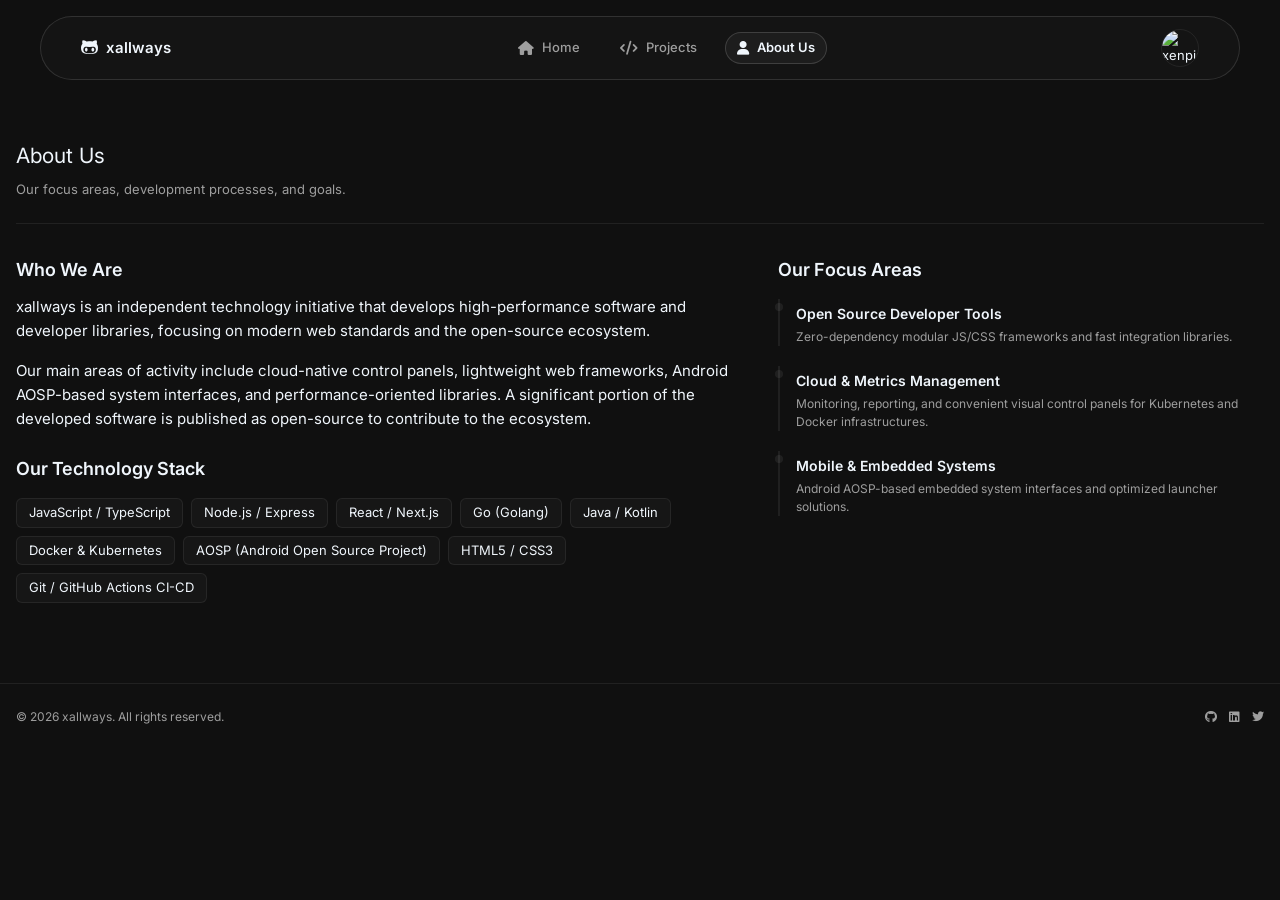
==== about.html @ e663c0c9 "initial commit" ====
<!DOCTYPE html>
<html lang="en">
<head>
  <meta charset="UTF-8">
  <meta name="viewport" content="width=device-width, initial-scale=1.0">
  <title>About Us | xallways</title>
  <meta name="description" content="Information about xallways software studio, focused technologies, and fields of activity.">
  <link rel="stylesheet" href="styles.css">
  <link rel="stylesheet" href="https://cdnjs.cloudflare.com/ajax/libs/font-awesome/6.4.0/css/all.min.css">
</head>
<body>

  <!-- Navigation Header -->
  <header>
    <div class="container header-container">
      <div class="logo-wrap">
        <a href="index.html" class="logo">
          <i class="fa-brands fa-github-alt"></i> xallways
        </a>
      </div>
      
      <nav id="nav-menu">
        <a href="index.html" class="nav-link"><i class="fa-solid fa-house"></i> <span>Home</span></a>
        <a href="projects.html" class="nav-link"><i class="fa-solid fa-code"></i> <span>Projects</span></a>
        <a href="about.html" class="nav-link active"><i class="fa-solid fa-user"></i> <span>About Us</span></a>
      </nav>

      <div class="header-actions">
        <div class="profile-dropdown-wrap">
          <img src="https://github.com/xenpian.png" alt="xenpian" class="profile-avatar" id="profile-avatar-btn">
          <div class="profile-dropdown" id="profile-dropdown-menu">
            <a href="https://github.com/xenpian" target="_blank"><i class="fa-brands fa-github"></i> GitHub Profile</a>
            <a href="projects.html"><i class="fa-solid fa-code"></i> Repositories</a>
          </div>
        </div>
        <button class="menu-toggle-btn" id="menu-toggle-btn" aria-label="Toggle Menu">
          <i class="fa-solid fa-bars"></i>
        </button>
      </div>
    </div>
  </header>

  <!-- Main Content -->
  <main class="container">
    
    <div class="page-header">
      <h1 class="page-title">About Us</h1>
      <p class="page-subtitle">Our focus areas, development processes, and goals.</p>
    </div>

    <!-- About Content Layout -->
    <section class="about-grid">
      <div>
        <h2 style="font-size: 18px; font-weight: 600; margin-bottom: 12px; color: var(--text-main);">Who We Are</h2>
        <p class="bio-p">
          xallways is an independent technology initiative that develops high-performance software and developer libraries, focusing on modern web standards and the open-source ecosystem.
        </p>
        <p class="bio-p">
          Our main areas of activity include cloud-native control panels, lightweight web frameworks, Android AOSP-based system interfaces, and performance-oriented libraries. A significant portion of the developed software is published as open-source to contribute to the ecosystem.
        </p>
        
        <h2 style="font-size: 18px; font-weight: 600; margin-top: 24px; margin-bottom: 12px; color: var(--text-main);">Our Technology Stack</h2>
        <div class="skills-list">
          <span class="skill-tag">JavaScript / TypeScript</span>
          <span class="skill-tag">Node.js / Express</span>
          <span class="skill-tag">React / Next.js</span>
          <span class="skill-tag">Go (Golang)</span>
          <span class="skill-tag">Java / Kotlin</span>
          <span class="skill-tag">Docker & Kubernetes</span>
          <span class="skill-tag">AOSP (Android Open Source Project)</span>
          <span class="skill-tag">HTML5 / CSS3</span>
          <span class="skill-tag">Git / GitHub Actions CI-CD</span>
        </div>
      </div>

      <div>
        <h2 style="font-size: 18px; font-weight: 600; margin-bottom: 16px; color: var(--text-main);">Our Focus Areas</h2>
        <div class="timeline">
          <div class="timeline-item">
            <div class="timeline-title">Open Source Developer Tools</div>
            <div class="timeline-company">Zero-dependency modular JS/CSS frameworks and fast integration libraries.</div>
          </div>
          
          <div class="timeline-item">
            <div class="timeline-title">Cloud & Metrics Management</div>
            <div class="timeline-company">Monitoring, reporting, and convenient visual control panels for Kubernetes and Docker infrastructures.</div>
          </div>
          
          <div class="timeline-item">
            <div class="timeline-title">Mobile & Embedded Systems</div>
            <div class="timeline-company">Android AOSP-based embedded system interfaces and optimized launcher solutions.</div>
          </div>
        </div>
      </div>
    </section>

  </main>

  <div id="toast" class="toast">Information saved.</div>

  <!-- Footer -->
  <footer>
    <div class="container footer-container">
      <div>
        &copy; 2026 xallways. All rights reserved.
      </div>
      <div class="social-links">
        <a href="https://github.com" target="_blank" class="social-link"><i class="fa-brands fa-github"></i></a>
        <a href="https://linkedin.com" target="_blank" class="social-link"><i class="fa-brands fa-linkedin"></i></a>
        <a href="https://twitter.com" target="_blank" class="social-link"><i class="fa-brands fa-twitter"></i></a>
      </div>
    </div>
  </footer>

  <!-- Scripts -->
  <script src="projects-data.js"></script>
  <script src="app.js"></script>

</body>
</html>
---- styles.css ----
/* Fonts */
@import url('https://fonts.googleapis.com/css2?family=Inter:wght@300;400;500;600;700&display=swap');

/* Variables */
:root {
  --bg-main: #101010;
  --bg-secondary: #161616;
  --bg-card: #161616;
  --bg-btn: #222222;
  --bg-btn-hover: #2d2d2d;
  --accent: #ffffff;
  --text-main: #f0f6fc;
  --text-muted: #9e9e9e;
  --text-dark: #101010;
  --border-color: rgba(255, 255, 255, 0.07);
  --border-hover: rgba(255, 255, 255, 0.2);
  --font-main: 'Inter', -apple-system, BlinkMacSystemFont, "Segoe UI", Helvetica, Arial, sans-serif;
  --border-radius: 6px;
  --transition: all 0.15s ease;
}

/* Reset & Base */
* {
  margin: 0;
  padding: 0;
  box-sizing: border-box;
}

body {
  background-color: var(--bg-main);
  color: var(--text-main);
  font-family: var(--font-main);
  font-size: 13px;
  line-height: 1.5;
  padding-top: 100px;
}

a {
  color: #b6b6b6;
  text-decoration: none;
}

a:hover {
  text-decoration: underline;
}

/* Scrollbar & Smooth Scroll */
html {
  scroll-behavior: smooth;
  scrollbar-color: #222222 #101010;
  scrollbar-width: thin;
}

::-webkit-scrollbar {
  width: 8px;
  height: 8px;
}

::-webkit-scrollbar-track {
  background: var(--bg-main);
}

::-webkit-scrollbar-thumb {
  background: #222222;
  border-radius: 4px;
  border: 2px solid var(--bg-main);
}

::-webkit-scrollbar-thumb:hover {
  background: #333333;
}

::-webkit-scrollbar-thumb:active {
  background: #444444;
}

/* Layout Container */
.container {
  max-width: 1430px;
  /* Expanded Width */
  margin: 0 auto;
  padding: 0 16px;
}

/* Navigation Header */
header {
  position: fixed;
  top: 16px;
  left: 50%;
  transform: translate(-50%, 0);
  width: calc(100% - 32px);
  max-width: 1200px;
  background-color: rgba(22, 22, 22, 0.95);
  backdrop-filter: blur(12px);
  -webkit-backdrop-filter: blur(12px);
  border: 1px solid rgba(255, 255, 255, 0.12);
  border-radius: 32px;
  padding: 12px 24px;
  z-index: 100;
  transition: top 0.4s cubic-bezier(0.16, 1, 0.3, 1),
    left 0.4s cubic-bezier(0.16, 1, 0.3, 1),
    transform 0.4s cubic-bezier(0.16, 1, 0.3, 1),
    width 0.4s cubic-bezier(0.16, 1, 0.3, 1),
    max-width 0.4s cubic-bezier(0.16, 1, 0.3, 1),
    padding 0.4s cubic-bezier(0.16, 1, 0.3, 1),
    border-radius 0.4s cubic-bezier(0.16, 1, 0.3, 1),
    background-color 0.4s ease,
    border-color 0.4s ease,
    box-shadow 0.4s ease;
}

.header-container {
  display: flex;
  justify-content: space-between;
  align-items: center;
  flex-wrap: wrap;
  gap: 16px;
  transition: flex-direction 0.4s cubic-bezier(0.16, 1, 0.3, 1),
    gap 0.4s cubic-bezier(0.16, 1, 0.3, 1),
    padding 0.4s cubic-bezier(0.16, 1, 0.3, 1);
}

.logo-wrap {
  display: flex;
  align-items: center;
  gap: 12px;
  transition: opacity 0.3s ease, transform 0.3s ease, visibility 0.3s ease, width 0.3s ease, height 0.3s ease, margin 0.3s ease;
}

.logo {
  font-weight: 600;
  font-size: 15px;
  color: var(--text-main);
  display: flex;
  align-items: center;
  gap: 8px;
  text-decoration: none;
}

.logo i {
  font-size: 18px;
}

nav {
  display: flex;
  gap: 8px;
  align-items: center;
  transition: flex-direction 0.4s cubic-bezier(0.16, 1, 0.3, 1),
    gap 0.4s cubic-bezier(0.16, 1, 0.3, 1);
}

.nav-link {
  color: var(--text-muted);
  font-weight: 500;
  font-size: 13px;
  padding: 5px 11px;
  /* adjusted slightly to account for the 1px border */
  margin: 0 4px;
  border-radius: 32px;
  display: inline-flex;
  align-items: center;
  gap: 8px;
  border: 1px solid transparent;
  transition: all 0.3s cubic-bezier(0.16, 1, 0.3, 1);
  text-decoration: none;
}

.nav-link:hover {
  color: var(--text-main);
  background-color: transparent;
  border-color: rgba(255, 255, 255, 0.1);
  text-decoration: none;
}

.nav-link.active {
  color: var(--text-main);
  background-color: rgb(255 255 255 / 4%);
  border-color: rgba(255, 255, 255, 0.15);
  font-weight: 600;
}

.nav-link span {
  max-width: 150px;
  opacity: 1;
  display: inline-block;
  overflow: hidden;
  white-space: nowrap;
  transition: max-width 0.3s cubic-bezier(0.16, 1, 0.3, 1),
    opacity 0.2s cubic-bezier(0.16, 1, 0.3, 1),
    margin 0.3s cubic-bezier(0.16, 1, 0.3, 1);
}

.nav-link i {
  font-size: 14px;
  transition: font-size 0.3s ease;
}

.header-actions {
  display: flex;
  align-items: center;
  gap: 12px;
  transition: opacity 0.3s ease, transform 0.3s ease, visibility 0.3s ease, width 0.3s ease, height 0.3s ease, margin 0.3s ease;
}

.menu-toggle-btn {
  display: none;
  background: none;
  border: none;
  color: var(--text-main);
  font-size: 16px;
  cursor: pointer;
  transition: var(--transition);
  padding: 6px;
  align-items: center;
  justify-content: center;
}

.menu-toggle-btn:hover {
  color: var(--text-muted);
}

/* Scrolled Capsule Header State */
body.scrolled header {
  position: fixed;
  background-color: rgba(22, 22, 22, 0.95);
  border-color: rgba(255, 255, 255, 0.12);
  border-radius: 28px;
  z-index: 100;
  transition: top 0.4s cubic-bezier(0.16, 1, 0.3, 1),
    left 0.4s cubic-bezier(0.16, 1, 0.3, 1),
    bottom 0.4s cubic-bezier(0.16, 1, 0.3, 1),
    right 0.4s cubic-bezier(0.16, 1, 0.3, 1),
    transform 0.4s cubic-bezier(0.16, 1, 0.3, 1),
    width 0.4s cubic-bezier(0.16, 1, 0.3, 1),
    height 0.4s cubic-bezier(0.16, 1, 0.3, 1),
    max-width 0.4s cubic-bezier(0.16, 1, 0.3, 1),
    padding 0.4s cubic-bezier(0.16, 1, 0.3, 1),
    border-radius 0.4s cubic-bezier(0.16, 1, 0.3, 1),
    background-color 0.4s ease,
    border-color 0.4s ease,
    box-shadow 0.4s ease;
}

body.scrolled .header-container {
  flex-wrap: nowrap;
}

/* Snap Right (Default) */
body.scrolled header.snap-right {
  top: 50%;
  left: calc(100% - 52px);
  transform: translate(-50%, -50%);
  width: 56px;
  max-width: 56px;
  padding: 16px 0;
}

/* Snap Left */
body.scrolled header.snap-left {
  top: 50%;
  left: 52px;
  transform: translate(-50%, -50%);
  width: 56px;
  max-width: 56px;
  padding: 16px 0;
}

/* Snap Top */
body.scrolled header.snap-top {
  top: 24px;
  left: 50%;
  transform: translate(-50%, 0);
  width: auto;
  height: 56px;
  max-width: fit-content;
  padding: 8px 24px;
}

/* Snap Bottom */
body.scrolled header.snap-bottom {
  top: auto;
  bottom: 24px;
  left: 50%;
  transform: translate(-50%, 0);
  width: auto;
  height: 56px;
  max-width: fit-content;
  padding: 8px 24px;
}

body.scrolled .logo-wrap {
  opacity: 0;
  visibility: hidden;
  width: 0;
  height: 0;
  overflow: hidden;
  margin: 0;
  padding: 0;
  transform: scale(0.5);
}

body.scrolled .header-actions {
  opacity: 1;
  visibility: visible;
  width: auto;
  height: auto;
  overflow: visible;
  transform: none;
  display: flex;
  justify-content: center;
  align-items: center;
}

/* Header Action Layout for Snap Directions */
body.scrolled header.snap-left .header-actions,
body.scrolled header.snap-right .header-actions {
  flex-direction: column;
  margin: 8px 0 0 0;
  padding: 8px 0 0 0;
  border-top: 1px solid var(--border-color);
  border-left: none;
}

body.scrolled header.snap-top .header-actions,
body.scrolled header.snap-bottom .header-actions {
  flex-direction: row;
  margin: 0 0 0 8px;
  padding: 0 0 0 8px;
  border-left: 1px solid var(--border-color);
  border-top: none;
}

body.scrolled .menu-toggle-btn {
  display: none !important;
}

body.scrolled .profile-avatar {
  width: 32px;
  height: 32px;
}

/* Profile Dropdown snap orientations */
body.scrolled header.snap-right .profile-dropdown {
  right: calc(100% + 12px);
  left: auto;
  top: auto;
  bottom: 0;
}

body.scrolled header.snap-left .profile-dropdown {
  left: calc(100% + 12px);
  right: auto;
  top: auto;
  bottom: 0;
}

body.scrolled header.snap-top .profile-dropdown {
  top: calc(100% + 12px);
  bottom: auto;
  right: 0;
  left: auto;
}

body.scrolled header.snap-bottom .profile-dropdown {
  bottom: calc(100% + 12px);
  top: auto;
  right: 0;
  left: auto;
}

/* Header container orientations */
body.scrolled header.snap-left .header-container,
body.scrolled header.snap-right .header-container {
  flex-direction: column;
  justify-content: center;
  align-items: center;
  gap: 0;
  padding: 0;
}

body.scrolled header.snap-top .header-container,
body.scrolled header.snap-bottom .header-container {
  flex-direction: row;
  justify-content: center;
  align-items: center;
  gap: 16px;
  padding: 0;
}

/* Nav container orientations */
body.scrolled header.snap-left nav,
body.scrolled header.snap-right nav {
  flex-direction: column;
  gap: 16px;
  width: 100%;
  align-items: center;
}

body.scrolled header.snap-top nav,
body.scrolled header.snap-bottom nav {
  flex-direction: row;
  gap: 16px;
  width: auto;
  align-items: center;
}

/* Nav Link scrolled shape styling */
body.scrolled .nav-link {
  padding: 10px;
  width: 40px;
  height: 40px;
  border-radius: 50%;
  justify-content: center;
  gap: 0;
}

body.scrolled header.snap-left .nav-link,
body.scrolled header.snap-right .nav-link {
  margin: 4px 0;
}

body.scrolled header.snap-top .nav-link,
body.scrolled header.snap-bottom .nav-link {
  margin: 0 4px;
}

body.scrolled .nav-link.active {
  background-color: rgba(255, 255, 255, 0.08);
  border-color: rgba(255, 255, 255, 0.15);
}

body.scrolled .nav-link span {
  max-width: 0;
  opacity: 0;
  margin: 0;
}

body.scrolled .nav-link i {
  font-size: 16px;
}

/* Common GitHub-Style Buttons */
.btn {
  display: inline-flex;
  align-items: center;
  justify-content: center;
  padding: 5px 12px;
  font-size: 11px;
  font-weight: 500;
  border-radius: var(--border-radius);
  cursor: pointer;
  border: 1px solid rgba(240, 246, 252, 0.1);
  transition: var(--transition);
  text-decoration: none;
  gap: 6px;
  user-select: none;
}

.btn-secondary {
  background-color: var(--bg-btn);
  color: var(--text-main);
}

.btn-secondary:hover {
  background-color: var(--bg-btn-hover);
  border-color: #8b949e;
  text-decoration: none;
}

.btn-primary {
  background-color: #1a1a1a;
  color: #ffffff;
  border-color: #ffffff;
  font-weight: 600;
}

.btn-primary:hover {
  background-color: rgba(255, 255, 255, 0.08);
  border-color: #ffffff;
  text-decoration: none;
}

/* Page Layout */
.page-header {
  padding: 40px 0 24px 0;
  border-bottom: 1px solid var(--border-color);
  margin-bottom: 32px;
}

.page-title {
  font-size: 21px;
  font-weight: 400;
  color: var(--text-main);
}

.page-subtitle {
  color: var(--text-muted);
  font-size: 13px;
  margin-top: 8px;
}

/* Home Section */
.home-hero {
  padding: 80px 0;
  text-align: center;
  max-width: 650px;
  margin: 0 auto;
  scroll-margin-top: 120px;
}

.home-hero h1 {
  font-size: 30px;
  font-weight: 700;
  margin-bottom: 16px;
  line-height: 1.2;
}

.home-hero p {
  color: var(--text-muted);
  font-size: 14px;
  margin-bottom: 32px;
  line-height: 1.6;
}

.recent-projects-header {
  display: flex;
  justify-content: space-between;
  align-items: center;
  margin-bottom: 16px;
  border-bottom: 1px solid var(--border-color);
  padding-bottom: 8px;
}

/* Projects Toolbar (Inspired by Google Open Source) */
.toolbar-wrap {
  display: flex;
  gap: 16px;
  margin-bottom: 24px;
  align-items: center;
  flex-wrap: wrap;
}

.search-container {
  position: relative;
  flex: 1;
  min-width: 250px;
}

.search-input {
  width: 100%;
  background-color: var(--bg-main);
  border: 1px solid var(--border-color);
  color: var(--text-main);
  padding: 8px 12px 8px 36px;
  border-radius: var(--border-radius);
  font-size: 14px;
  transition: var(--transition);
}

.search-input:focus {
  outline: none;
  border-color: #58a6ff;
  box-shadow: 0 0 0 3px rgba(56, 139, 253, 0.3);
}

.search-container i {
  position: absolute;
  left: 12px;
  top: 50%;
  transform: translateY(-50%);
  color: var(--text-muted);
}

.tag-filters {
  display: flex;
  gap: 6px;
  flex-wrap: wrap;
}

.tag-btn {
  background: transparent;
  border: 1px solid var(--border-color);
  color: var(--text-muted);
  padding: 4px 10px;
  border-radius: 12px;
  font-size: 12px;
  cursor: pointer;
  transition: var(--transition);
}

.tag-btn:hover {
  border-color: var(--text-muted);
  color: var(--text-main);
}

.tag-btn.active {
  background-color: var(--accent);
  color: var(--text-dark);
  border-color: var(--accent);
}

/* GitHub-Style Repository Grid */
.repo-grid {
  display: grid;
  grid-template-columns: 1fr 1fr;
  gap: 16px;
  margin-bottom: 48px;
}

.repo-card {
  border-radius: var(--border-radius);
  padding: 16px;
  display: flex;
  flex-direction: column;
  justify-content: space-between;
  position: relative;
  transition: var(--transition);
}

.repo-card:hover {
  border-color: var(--border-hover);
}

.repo-header {
  display: flex;
  justify-content: space-between;
  align-items: flex-start;
  margin-bottom: 8px;
}

.repo-title-wrap {
  display: flex;
  align-items: center;
  gap: 8px;
}

.repo-icon {
  color: var(--text-muted);
  font-size: 14px;
}

.repo-title {
  font-size: 16px;
  font-weight: 600;
  color: #ffffffab;
  cursor: pointer;
}

.repo-title:hover {
  text-decoration: underline;
}

.repo-desc {
  color: var(--text-muted);
  font-size: 12px;
  line-height: 1.6;
  margin-bottom: 16px;
  display: -webkit-box;
  -webkit-line-clamp: 2;
  -webkit-box-orient: vertical;
  overflow: hidden;
}

.repo-footer {
  display: flex;
  align-items: center;
  gap: 16px;
  font-size: 12px;
  color: var(--text-muted);
  flex-wrap: wrap;
}

.repo-lang {
  display: flex;
  align-items: center;
  gap: 5px;
}

.lang-dot {
  width: 12px;
  height: 12px;
  border-radius: 50%;
  display: inline-block;
}

.repo-tags {
  display: flex;
  gap: 4px;
  flex-wrap: wrap;
}

.repo-tag {
  background-color: rgba(56, 139, 253, 0.15);
  color: #58a6ff;
  padding: 2px 8px;
  border-radius: 2em;
  font-size: 11px;
  font-weight: 500;
  border: 1px solid transparent;
  display: inline-flex;
  align-items: center;
}

/* Action Buttons inside Card for Admin CRUD */
.repo-admin-actions {
  position: absolute;
  top: 12px;
  right: 12px;
  display: flex;
  gap: 6px;
}

.repo-action-btn {
  background-color: var(--bg-btn);
  border: 1px solid var(--border-color);
  color: var(--text-main);
  padding: 2px 6px;
  font-size: 11px;
  border-radius: var(--border-radius);
  cursor: pointer;
  transition: var(--transition);
}

.repo-action-btn:hover {
  background-color: var(--bg-btn-hover);
  border-color: var(--text-muted);
}

.repo-action-btn.delete:hover {
  background-color: #da3637;
  border-color: #f85149;
  color: white;
}

/* Modals & Detail Popups (Simple Flat Style) */
.modal-overlay {
  position: fixed;
  top: 0;
  left: 0;
  width: 100%;
  height: 100%;
  background: rgba(0, 0, 0, 0.7);
  z-index: 1000;
  display: flex;
  justify-content: center;
  align-items: center;
  opacity: 0;
  pointer-events: none;
  transition: var(--transition);
}

.modal-overlay.active {
  opacity: 1;
  pointer-events: all;
}

.modal-container {
  background-color: var(--bg-secondary);
  border: 1px solid var(--border-color);
  border-radius: var(--border-radius);
  max-width: 600px;
  width: 90%;
  max-height: 80vh;
  overflow-y: auto;
  padding: 24px;
  position: relative;
}

.modal-close {
  position: absolute;
  top: 16px;
  right: 16px;
  background: none;
  border: none;
  color: var(--text-muted);
  font-size: 20px;
  cursor: pointer;
}

.modal-close:hover {
  color: var(--text-main);
}

.modal-title {
  font-size: 20px;
  font-weight: 600;
  margin-bottom: 12px;
  color: #c2c2c2;
  display: flex;
  align-items: center;
  gap: 8px;
}

.modal-meta {
  display: flex;
  gap: 16px;
  color: var(--text-muted);
  font-size: 12px;
  margin-bottom: 16px;
  border-bottom: 1px solid var(--border-color);
  padding-bottom: 12px;
}

.modal-desc {
  font-size: 14px;
  line-height: 1.6;
  margin-bottom: 24px;
}

.modal-features {
  list-style: none;
  margin-bottom: 24px;
}

.modal-features li {
  margin-bottom: 8px;
  position: relative;
  padding-left: 20px;
}

.modal-features li::before {
  content: '▪';
  position: absolute;
  left: 0;
  color: var(--text-muted);
}

.modal-actions {
  display: flex;
  gap: 8px;
  border-top: 1px solid var(--border-color);
  padding-top: 16px;
}

/* Forms and Inputs (GitHub Inspired) */
.form-group {
  margin-bottom: 16px;
}

.form-label {
  display: block;
  font-weight: 500;
  margin-bottom: 6px;
}

.form-control {
  width: 100%;
  background-color: var(--bg-main);
  border: 1px solid var(--border-color);
  color: var(--text-main);
  padding: 6px 12px;
  border-radius: var(--border-radius);
  font-size: 14px;
  transition: var(--transition);
  font-family: var(--font-main);
}

.form-control:focus {
  outline: none;
  border-color: #58a6ff;
  box-shadow: 0 0 0 3px rgba(56, 139, 253, 0.3);
}

textarea.form-control {
  resize: vertical;
}

/* Sliding Manager Drawer (Flat) */
.manager-panel {
  position: fixed;
  top: 0;
  right: -450px;
  width: 100%;
  max-width: 450px;
  height: 100%;
  background-color: var(--bg-secondary);
  border-left: 1px solid var(--border-color);
  z-index: 1001;
  transition: var(--transition);
  display: flex;
  flex-direction: column;
}

.manager-panel.active {
  right: 0;
}

.manager-header {
  padding: 16px;
  border-bottom: 1px solid var(--border-color);
  display: flex;
  justify-content: space-between;
  align-items: center;
}

.manager-form {
  padding: 16px;
  overflow-y: auto;
  flex: 1;
}

.manager-footer {
  padding: 16px;
  border-top: 1px solid var(--border-color);
  display: flex;
  gap: 8px;
  background-color: var(--bg-secondary);
}

.manager-footer .btn {
  flex: 1;
}

/* About / Timeline (Flat & Simple) */
.bio-p {
  font-size: 15px;
  line-height: 1.6;
  margin-bottom: 16px;
}

.skills-list {
  display: flex;
  gap: 8px;
  flex-wrap: wrap;
  margin-top: 16px;
}

.skill-tag {
  background-color: var(--bg-secondary);
  border: 1px solid var(--border-color);
  padding: 4px 12px;
  border-radius: var(--border-radius);
  font-size: 13px;
}

.about-grid {
  display: grid;
  grid-template-columns: 1.2fr 0.8fr;
  gap: 32px;
}

.timeline {
  display: flex;
  flex-direction: column;
  gap: 20px;
}

.timeline-item {
  border-left: 2px solid var(--border-color);
  padding-left: 16px;
  position: relative;
}

.timeline-item::before {
  content: '';
  position: absolute;
  left: -5px;
  top: 4px;
  width: 8px;
  height: 8px;
  border-radius: 50%;
  background-color: var(--border-color);
}

.timeline-date {
  font-size: 12px;
  color: var(--text-muted);
}

.timeline-title {
  font-size: 14px;
  font-weight: 600;
  margin: 4px 0;
}

.timeline-company {
  font-size: 12px;
  color: var(--text-muted);
}

/* Toast (Simple notification banner) */
.toast {
  position: fixed;
  bottom: 20px;
  right: 20px;
  background-color: var(--bg-secondary);
  border: 1px solid var(--border-color);
  padding: 12px 24px;
  border-radius: var(--border-radius);
  box-shadow: 0 8px 24px rgba(0, 0, 0, 0.3);
  z-index: 2000;
  transform: translateY(100px);
  opacity: 0;
  transition: var(--transition);
}

.toast.show {
  transform: translateY(0);
  opacity: 1;
}

/* Footer */
footer {
  border-top: 1px solid var(--border-color);
  padding: 24px 0;
  margin-top: 80px;
}

.footer-container {
  display: flex;
  justify-content: space-between;
  align-items: center;
  flex-wrap: wrap;
  gap: 16px;
  font-size: 12px;
  color: var(--text-muted);
}

.social-links {
  display: flex;
  gap: 12px;
}

.social-link {
  color: var(--text-muted);
}

.social-link:hover {
  color: var(--text-main);
}

/* Responsive */
@media (max-width: 768px) {
  .repo-grid {
    grid-template-columns: 1fr;
    margin-bottom: 24px;
  }

  .about-grid {
    grid-template-columns: 1fr;
    gap: 20px;
  }

  .header-container {
    flex-direction: row;
    justify-content: space-between;
    align-items: center;
  }

  .menu-toggle-btn {
    display: inline-flex;
  }

  nav {
    display: none;
    width: 100%;
    flex-direction: column;
    align-items: stretch;
    gap: 4px;
    margin-top: 12px;
    padding-top: 12px;
    border-top: 1px solid var(--border-color);
    order: 3;
  }

  nav.active {
    display: flex;
  }

  .nav-link {
    display: flex;
    align-items: center;
    gap: 8px;
    padding: 8px 12px;
    margin: 0;
    border-bottom: none;
    border-left: 2px solid transparent;
    border-radius: var(--border-radius);
  }

  .nav-link:hover {
    background-color: rgba(255, 255, 255, 0.04);
  }

  .nav-link.active {
    background-color: rgba(255, 255, 255, 0.08);
    border-color: rgba(255, 255, 255, 0.15);
  }

  /* Mobile scrolled overrides */
  body.scrolled header {
    left: calc(100% - 36px);
    width: 48px;
    max-width: 48px;
    border-radius: 24px;
    padding: 12px 0;
  }

  body.scrolled nav {
    display: flex !important;
    flex-direction: column !important;
    border-top: none !important;
    margin: 0 !important;
    padding: 0 !important;
    gap: 12px !important;
  }

  body.scrolled .nav-link {
    width: 36px;
    height: 36px;
    margin: 2px 0;
    padding: 0;
    justify-content: center;
    border-left: none !important;
    background-color: transparent !important;
  }

  body.scrolled .nav-link.active {
    background-color: rgba(255, 255, 255, 0.08) !important;
    border-color: rgba(255, 255, 255, 0.15) !important;
    border-radius: 50% !important;
  }

  body.scrolled .profile-avatar {
    width: 28px !important;
    height: 28px !important;
  }
}

/* Profile Dropdown styling */
.profile-dropdown-wrap {
  position: relative;
  display: inline-block;
}

.profile-avatar {
  width: 38px;
  height: 38px;
  border-radius: 50%;
  border: 1px solid var(--border-color);
  cursor: pointer;
  display: block;
  transition: var(--transition);
}

.profile-avatar:hover {
  border-color: var(--accent);
}

.profile-dropdown {
  position: absolute;
  top: calc(100% + 8px);
  right: 0;
  background-color: var(--bg-secondary);
  border: 1px solid var(--border-color);
  border-radius: var(--border-radius);
  width: 150px;
  padding: 6px 0;
  display: none;
  flex-direction: column;
  z-index: 1000;
}

.profile-dropdown.active {
  display: flex;
}

.profile-dropdown a {
  color: var(--text-main);
  font-size: 13px;
  padding: 6px 12px;
  margin: 2px 6px;
  border-radius: var(--border-radius);
  text-decoration: none;
  display: flex;
  align-items: center;
  gap: 8px;
  transition: var(--transition);
}

.profile-dropdown a:hover {
  background-color: rgba(255, 255, 255, 0.08);
  text-decoration: none;
}

/* Browser Mockup styling */
.browser-mockup {
  border: 1px solid var(--border-color);
  border-radius: var(--border-radius);
  background-color: var(--bg-secondary);
  overflow: hidden;
  width: 100%;
}

.browser-bar {
  background-color: #121212;
  border-bottom: 1px solid var(--border-color);
  padding: 10px 16px;
  display: flex;
  align-items: center;
  position: relative;
}

.browser-buttons {
  display: flex;
  gap: 6px;
  position: absolute;
  left: 16px;
}

.browser-buttons .dot {
  width: 10px;
  height: 10px;
  border-radius: 50%;
  display: inline-block;
}

.browser-buttons .dot.red {
  background-color: #ff5f56;
}

.browser-buttons .dot.yellow {
  background-color: #ffbd2e;
}

.browser-buttons .dot.green {
  background-color: #27c93f;
}

.browser-address {
  margin: 0 auto;
  background-color: var(--bg-main);
  border: 1px solid var(--border-color);
  color: var(--text-muted);
  font-size: 11px;
  padding: 4px 24px;
  border-radius: 4px;
  max-width: 320px;
  width: 100%;
  text-align: center;
  display: flex;
  align-items: center;
  justify-content: center;
}

.browser-content {
  height: 380px;
  display: flex;
  justify-content: center;
  align-items: center;
  background-color: var(--bg-main);
  padding: 24px;
}

.fallback-card {
  text-align: center;
  max-width: 400px;
}

.fallback-card h3 {
  font-size: 18px;
  font-weight: 600;
  margin-bottom: 8px;
  color: var(--text-main);
}

.fallback-card p {
  font-size: 13px;
  color: var(--text-muted);
  line-height: 1.6;
}

/* Card-sized Webview Image preview */
.webview-image-container {
  height: 100%;
  overflow: hidden;
  position: relative;
  background-color: var(--bg-main);
}

.webview-image-container::after {
  content: '';
  position: absolute;
  top: 0;
  left: 0;
  width: 100%;
  height: 100%;
  background: linear-gradient(to bottom, transparent 30%, rgba(16, 16, 16, 0.7) 75%, var(--bg-main) 100%);
  box-shadow: inset 0 0 30px rgba(16, 16, 16, 0.95);
  pointer-events: none;
  z-index: 2;
  transition: var(--transition);
}

.webview-image-container img {
  width: 100%;
  height: 100%;
  object-fit: cover;
  transition: var(--transition);
}

.repo-card:hover .webview-image-container img {
  transform: scale(1.04);
}

.repo-card:hover .webview-image-container::after {
  background: linear-gradient(to bottom, transparent 30%, rgba(16, 16, 16, 0.6) 70%, var(--bg-main) 100%);
  box-shadow: inset 0 0 20px rgba(16, 16, 16, 0.8);
}

/* ASCII Art Section Styling */
.ascii-art-container {
  display: flex;
  flex-direction: column;
  align-items: center;
  justify-content: center;
  min-height: calc(100vh - 100px);
  width: 100%;
  overflow: hidden;
  position: relative;
  margin: 0;
  padding-bottom: 60px;
  perspective: 800px;
}

.ascii-art-gif-wrap {
  display: flex;
  justify-content: center;
  align-items: center;
  margin: 0 auto;
  width: 100%;
  max-width: 690px;
  animation: floatSkull2D 6s ease-in-out infinite;
}

.ascii-art-gif {
  width: 100%;
  height: auto;
  display: block;
  image-rendering: pixelated;
  image-rendering: crisp-edges;
  border-radius: 12px;
}

@media (max-width: 768px) {
  .ascii-art-gif-wrap {
    max-width: 350px;
  }
}

@media (max-width: 480px) {
  .ascii-art-gif-wrap {
    max-width: 260px;
  }
}

@keyframes floatSkull2D {
  0% {
    transform: translateY(0px);
  }

  50% {
    transform: translateY(-8px);
  }

  100% {
    transform: translateY(0px);
  }
}

.scroll-down-wrap {
  position: absolute;
  bottom: 20px;
  left: 50%;
  transform: translateX(-50%);
  display: flex;
  justify-content: center;
  align-items: center;
  z-index: 10;
}

.scroll-down-btn {
  display: flex;
  justify-content: center;
  align-items: center;
  width: 36px;
  height: 36px;
  border-radius: 50%;
  background-color: var(--bg-secondary);
  border: 1px solid var(--border-color);
  color: var(--text-muted);
  font-size: 12px;
  transition: var(--transition);
  cursor: pointer;
  box-shadow: 0 4px 12px rgba(0, 0, 0, 0.15);
  text-decoration: none;
}

.scroll-down-btn:hover {
  color: var(--accent);
  border-color: rgba(255, 255, 255, 0.25);
  transform: translateY(2px);
  background-color: var(--bg-btn-hover);
  text-decoration: none;
}

@keyframes bounce-chevron {

  0%,
  100% {
    transform: translateY(0);
  }

  50% {
    transform: translateY(3px);
  }
}

.scroll-down-btn i {
  animation: bounce-chevron 2s infinite ease-in-out;
}
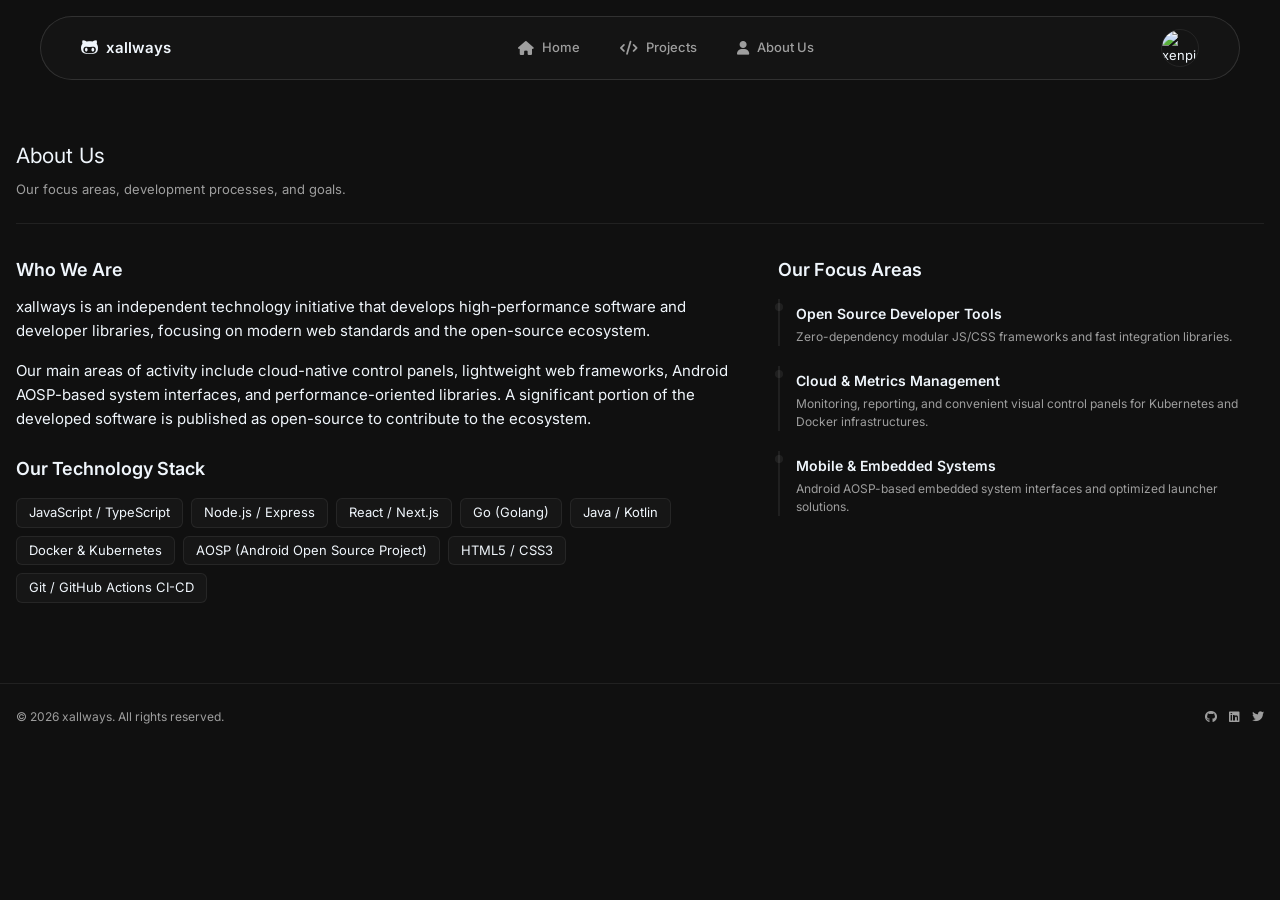
==== commit cddd77e5: "Convert back to HTML and keep clean URLs" ====
--- a/about.html
+++ b/about.html
@@ -14,15 +14,15 @@
   <header>
     <div class="container header-container">
       <div class="logo-wrap">
-        <a href="index.html" class="logo">
+        <a href="./" class="logo">
           <i class="fa-brands fa-github-alt"></i> xallways
         </a>
       </div>
       
       <nav id="nav-menu">
-        <a href="index.html" class="nav-link"><i class="fa-solid fa-house"></i> <span>Home</span></a>
-        <a href="projects.html" class="nav-link"><i class="fa-solid fa-code"></i> <span>Projects</span></a>
-        <a href="about.html" class="nav-link active"><i class="fa-solid fa-user"></i> <span>About Us</span></a>
+        <a href="./" class="nav-link"><i class="fa-solid fa-house"></i> <span>Home</span></a>
+        <a href="projects" class="nav-link"><i class="fa-solid fa-code"></i> <span>Projects</span></a>
+        <a href="about" class="nav-link active"><i class="fa-solid fa-user"></i> <span>About Us</span></a>
       </nav>
 
       <div class="header-actions">
@@ -30,7 +30,7 @@
           <img src="https://github.com/xenpian.png" alt="xenpian" class="profile-avatar" id="profile-avatar-btn">
           <div class="profile-dropdown" id="profile-dropdown-menu">
             <a href="https://github.com/xenpian" target="_blank"><i class="fa-brands fa-github"></i> GitHub Profile</a>
-            <a href="projects.html"><i class="fa-solid fa-code"></i> Repositories</a>
+            <a href="projects"><i class="fa-solid fa-code"></i> Repositories</a>
           </div>
         </div>
         <button class="menu-toggle-btn" id="menu-toggle-btn" aria-label="Toggle Menu">
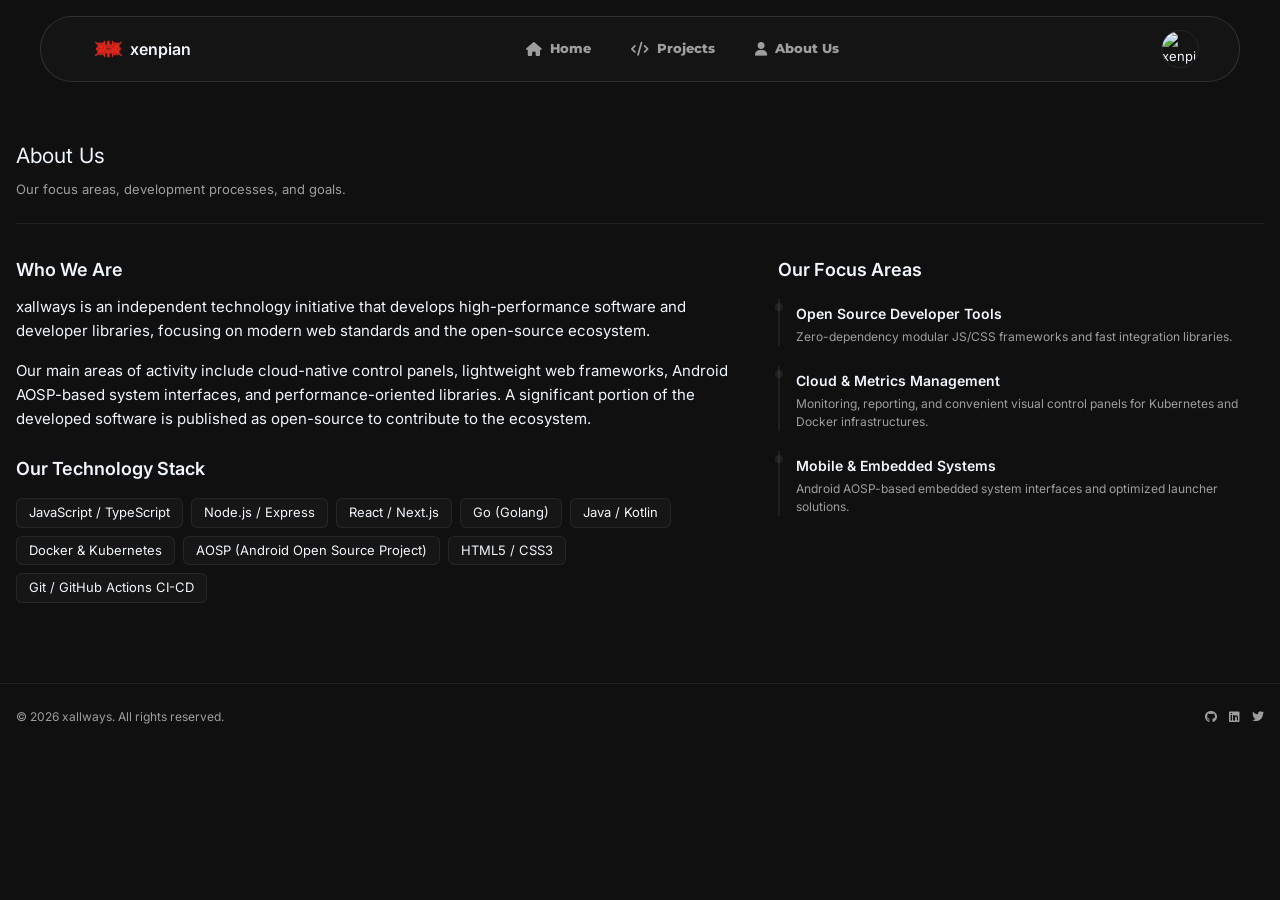
==== commit d0b59573: "d" ====
--- a/about.html
+++ b/about.html
@@ -1,13 +1,16 @@
 <!DOCTYPE html>
 <html lang="en">
+
 <head>
   <meta charset="UTF-8">
   <meta name="viewport" content="width=device-width, initial-scale=1.0">
   <title>About Us | xallways</title>
-  <meta name="description" content="Information about xallways software studio, focused technologies, and fields of activity.">
+  <meta name="description"
+    content="Information about xallways software studio, focused technologies, and fields of activity.">
   <link rel="stylesheet" href="styles.css">
   <link rel="stylesheet" href="https://cdnjs.cloudflare.com/ajax/libs/font-awesome/6.4.0/css/all.min.css">
 </head>
+
 <body>
 
   <!-- Navigation Header -->
@@ -15,10 +18,11 @@
     <div class="container header-container">
       <div class="logo-wrap">
         <a href="./" class="logo">
-          <i class="fa-brands fa-github-alt"></i> xallways
+          <img src="assets/logo.png" alt="xenpian" class="logo-img">
+          <span>xenpian</span>
         </a>
       </div>
-      
+
       <nav id="nav-menu">
         <a href="./" class="nav-link"><i class="fa-solid fa-house"></i> <span>Home</span></a>
         <a href="projects" class="nav-link"><i class="fa-solid fa-code"></i> <span>Projects</span></a>
@@ -29,8 +33,26 @@
         <div class="profile-dropdown-wrap">
           <img src="https://github.com/xenpian.png" alt="xenpian" class="profile-avatar" id="profile-avatar-btn">
           <div class="profile-dropdown" id="profile-dropdown-menu">
-            <a href="https://github.com/xenpian" target="_blank"><i class="fa-brands fa-github"></i> GitHub Profile</a>
-            <a href="projects"><i class="fa-solid fa-code"></i> Repositories</a>
+            <div class="dropdown-header">Profiles</div>
+            <div class="profile-switch-option" data-profile="xenpian">
+              <img src="https://github.com/xenpian.png" alt="xenpian">
+              <span>xenpian</span>
+            </div>
+            <div class="profile-switch-option" data-profile="weezy-os">
+              <img src="https://github.com/weezy-os.png" alt="weezy-os">
+              <span>weezy-os</span>
+            </div>
+            <div class="profile-switch-option" data-profile="uncoff">
+              <img src="https://github.com/uncoff.png" alt="uncoff">
+              <span>uncoff</span>
+            </div>
+            <div class="profile-switch-option" data-profile="Ters-Nokta">
+              <img src="https://github.com/Ters-Nokta.png" alt="Ters-Nokta">
+              <span>Ters-Nokta</span>
+            </div>
+            <div class="dropdown-divider"></div>
+            <a href="https://github.com/xenpian" id="dropdown-github-link" target="_blank"><i
+                class="fa-brands fa-github"></i> GitHub Profile</a>
           </div>
         </div>
         <button class="menu-toggle-btn" id="menu-toggle-btn" aria-label="Toggle Menu">
@@ -42,7 +64,7 @@
 
   <!-- Main Content -->
   <main class="container">
-    
+
     <div class="page-header">
       <h1 class="page-title">About Us</h1>
       <p class="page-subtitle">Our focus areas, development processes, and goals.</p>
@@ -53,13 +75,17 @@
       <div>
         <h2 style="font-size: 18px; font-weight: 600; margin-bottom: 12px; color: var(--text-main);">Who We Are</h2>
         <p class="bio-p">
-          xallways is an independent technology initiative that develops high-performance software and developer libraries, focusing on modern web standards and the open-source ecosystem.
+          xallways is an independent technology initiative that develops high-performance software and developer
+          libraries, focusing on modern web standards and the open-source ecosystem.
         </p>
         <p class="bio-p">
-          Our main areas of activity include cloud-native control panels, lightweight web frameworks, Android AOSP-based system interfaces, and performance-oriented libraries. A significant portion of the developed software is published as open-source to contribute to the ecosystem.
+          Our main areas of activity include cloud-native control panels, lightweight web frameworks, Android AOSP-based
+          system interfaces, and performance-oriented libraries. A significant portion of the developed software is
+          published as open-source to contribute to the ecosystem.
         </p>
-        
-        <h2 style="font-size: 18px; font-weight: 600; margin-top: 24px; margin-bottom: 12px; color: var(--text-main);">Our Technology Stack</h2>
+
+        <h2 style="font-size: 18px; font-weight: 600; margin-top: 24px; margin-bottom: 12px; color: var(--text-main);">
+          Our Technology Stack</h2>
         <div class="skills-list">
           <span class="skill-tag">JavaScript / TypeScript</span>
           <span class="skill-tag">Node.js / Express</span>
@@ -74,21 +100,25 @@
       </div>
 
       <div>
-        <h2 style="font-size: 18px; font-weight: 600; margin-bottom: 16px; color: var(--text-main);">Our Focus Areas</h2>
+        <h2 style="font-size: 18px; font-weight: 600; margin-bottom: 16px; color: var(--text-main);">Our Focus Areas
+        </h2>
         <div class="timeline">
           <div class="timeline-item">
             <div class="timeline-title">Open Source Developer Tools</div>
-            <div class="timeline-company">Zero-dependency modular JS/CSS frameworks and fast integration libraries.</div>
+            <div class="timeline-company">Zero-dependency modular JS/CSS frameworks and fast integration libraries.
+            </div>
           </div>
-          
+
           <div class="timeline-item">
             <div class="timeline-title">Cloud & Metrics Management</div>
-            <div class="timeline-company">Monitoring, reporting, and convenient visual control panels for Kubernetes and Docker infrastructures.</div>
+            <div class="timeline-company">Monitoring, reporting, and convenient visual control panels for Kubernetes and
+              Docker infrastructures.</div>
           </div>
-          
+
           <div class="timeline-item">
             <div class="timeline-title">Mobile & Embedded Systems</div>
-            <div class="timeline-company">Android AOSP-based embedded system interfaces and optimized launcher solutions.</div>
+            <div class="timeline-company">Android AOSP-based embedded system interfaces and optimized launcher
+              solutions.</div>
           </div>
         </div>
       </div>
@@ -117,4 +147,5 @@
   <script src="app.js"></script>
 
 </body>
-</html>
+
+</html>
--- a/styles.css
+++ b/styles.css
@@ -1,5 +1,6 @@
 /* Fonts */
 @import url('https://fonts.googleapis.com/css2?family=Inter:wght@300;400;500;600;700&display=swap');
+@import url('https://fonts.googleapis.com/css2?family=Fraunces:ital,opsz,wght@0,9..144,100..900;1,9..144,100..900&family=Montserrat:ital,wght@0,100..900;1,100..900&family=Plus+Jakarta+Sans:ital,wght@0,200..800;1,200..800&display=swap');
 
 /* Variables */
 :root {
@@ -97,16 +98,12 @@
   border-radius: 32px;
   padding: 12px 24px;
   z-index: 100;
-  transition: top 0.4s cubic-bezier(0.16, 1, 0.3, 1),
-    left 0.4s cubic-bezier(0.16, 1, 0.3, 1),
-    transform 0.4s cubic-bezier(0.16, 1, 0.3, 1),
-    width 0.4s cubic-bezier(0.16, 1, 0.3, 1),
-    max-width 0.4s cubic-bezier(0.16, 1, 0.3, 1),
-    padding 0.4s cubic-bezier(0.16, 1, 0.3, 1),
-    border-radius 0.4s cubic-bezier(0.16, 1, 0.3, 1),
-    background-color 0.4s ease,
-    border-color 0.4s ease,
-    box-shadow 0.4s ease;
+  transition: width 0.45s cubic-bezier(0.16, 1, 0.3, 1),
+    max-width 0.45s cubic-bezier(0.16, 1, 0.3, 1),
+    padding 0.45s cubic-bezier(0.16, 1, 0.3, 1),
+    background-color 0.35s ease,
+    border-color 0.35s ease,
+    box-shadow 0.35s ease;
 }
 
 .header-container {
@@ -115,38 +112,61 @@
   align-items: center;
   flex-wrap: wrap;
   gap: 16px;
-  transition: flex-direction 0.4s cubic-bezier(0.16, 1, 0.3, 1),
-    gap 0.4s cubic-bezier(0.16, 1, 0.3, 1),
-    padding 0.4s cubic-bezier(0.16, 1, 0.3, 1);
+  width: 100%;
+  max-width: 1200px;
+  transition: max-width 0.45s cubic-bezier(0.16, 1, 0.3, 1),
+    padding 0.45s cubic-bezier(0.16, 1, 0.3, 1);
 }
 
 .logo-wrap {
   display: flex;
   align-items: center;
   gap: 12px;
-  transition: opacity 0.3s ease, transform 0.3s ease, visibility 0.3s ease, width 0.3s ease, height 0.3s ease, margin 0.3s ease;
 }
 
 .logo {
   font-weight: 600;
-  font-size: 15px;
+  font-size: 16px;
   color: var(--text-main);
   display: flex;
   align-items: center;
   gap: 8px;
   text-decoration: none;
+  padding: 6px 14px;
+  border-radius: 24px;
+  background-color: transparent;
+  transition: background-color 0.3s cubic-bezier(0.16, 1, 0.3, 1),
+    color 0.3s cubic-bezier(0.16, 1, 0.3, 1),
+    box-shadow 0.3s cubic-bezier(0.16, 1, 0.3, 1),
+    padding 0.3s ease,
+    transform 0.2s ease;
 }
 
 .logo i {
   font-size: 18px;
+  transition: color 0.3s cubic-bezier(0.16, 1, 0.3, 1);
+}
+
+.logo-img {
+  height: 28px;
+  width: auto;
+  max-width: 36px;
+  object-fit: contain;
+  display: block;
+}
+
+.logo:hover {
+  text-decoration: none;
+  opacity: 0.85;
 }
 
 nav {
   display: flex;
   gap: 8px;
   align-items: center;
-  transition: flex-direction 0.4s cubic-bezier(0.16, 1, 0.3, 1),
-    gap 0.4s cubic-bezier(0.16, 1, 0.3, 1);
+  transition: opacity 0.3s cubic-bezier(0.16, 1, 0.3, 1),
+    transform 0.3s cubic-bezier(0.16, 1, 0.3, 1),
+    visibility 0.3s ease;
 }
 
 .nav-link {
@@ -184,7 +204,9 @@
   opacity: 1;
   display: inline-block;
   overflow: hidden;
+  font-weight: 800;
   white-space: nowrap;
+  font-family: Montserrat;
   transition: max-width 0.3s cubic-bezier(0.16, 1, 0.3, 1),
     opacity 0.2s cubic-bezier(0.16, 1, 0.3, 1),
     margin 0.3s cubic-bezier(0.16, 1, 0.3, 1);
@@ -219,224 +241,65 @@
   color: var(--text-muted);
 }
 
-/* Scrolled Capsule Header State */
+/* Scrolled Sticky State: Logo slides to far left, Profile to far right */
 body.scrolled header {
-  position: fixed;
-  background-color: rgba(22, 22, 22, 0.95);
-  border-color: rgba(255, 255, 255, 0.12);
-  border-radius: 28px;
-  z-index: 100;
-  transition: top 0.4s cubic-bezier(0.16, 1, 0.3, 1),
-    left 0.4s cubic-bezier(0.16, 1, 0.3, 1),
-    bottom 0.4s cubic-bezier(0.16, 1, 0.3, 1),
-    right 0.4s cubic-bezier(0.16, 1, 0.3, 1),
-    transform 0.4s cubic-bezier(0.16, 1, 0.3, 1),
-    width 0.4s cubic-bezier(0.16, 1, 0.3, 1),
-    height 0.4s cubic-bezier(0.16, 1, 0.3, 1),
-    max-width 0.4s cubic-bezier(0.16, 1, 0.3, 1),
-    padding 0.4s cubic-bezier(0.16, 1, 0.3, 1),
-    border-radius 0.4s cubic-bezier(0.16, 1, 0.3, 1),
-    background-color 0.4s ease,
-    border-color 0.4s ease,
-    box-shadow 0.4s ease;
+  width: 100%;
+  max-width: 100%;
+  padding: 16px 36px;
+  background-color: transparent;
+  backdrop-filter: none;
+  -webkit-backdrop-filter: none;
+  border-color: transparent;
+  box-shadow: none;
+  pointer-events: none;
 }
 
 body.scrolled .header-container {
-  flex-wrap: nowrap;
-}
-
-/* Snap Right (Default) */
-body.scrolled header.snap-right {
-  top: 50%;
-  left: calc(100% - 52px);
-  transform: translate(-50%, -50%);
-  width: 56px;
-  max-width: 56px;
-  padding: 16px 0;
-}
-
-/* Snap Left */
-body.scrolled header.snap-left {
-  top: 50%;
-  left: 52px;
-  transform: translate(-50%, -50%);
-  width: 56px;
-  max-width: 56px;
-  padding: 16px 0;
-}
-
-/* Snap Top */
-body.scrolled header.snap-top {
-  top: 24px;
-  left: 50%;
-  transform: translate(-50%, 0);
-  width: auto;
-  height: 56px;
-  max-width: fit-content;
-  padding: 8px 24px;
-}
-
-/* Snap Bottom */
-body.scrolled header.snap-bottom {
-  top: auto;
-  bottom: 24px;
-  left: 50%;
-  transform: translate(-50%, 0);
-  width: auto;
-  height: 56px;
-  max-width: fit-content;
-  padding: 8px 24px;
+  max-width: 100%;
+  padding: 0;
+  width: 100%;
 }
 
 body.scrolled .logo-wrap {
+  pointer-events: auto;
+}
+
+/* Scrolled Logo: Sticky with white background, black text and icon */
+body.scrolled .logo {
+  background-color: #ffffff;
+  color: #101010;
+  box-shadow: 0 4px 18px rgba(0, 0, 0, 0.35);
+}
+
+body.scrolled .logo i {
+  color: #101010;
+}
+
+body.scrolled .logo:hover {
+  opacity: 0.95;
+  transform: translateY(-1px);
+  box-shadow: 0 6px 22px rgba(0, 0, 0, 0.45);
+}
+
+/* Middle Navigation: DOES NOT stick when scrolling down */
+body.scrolled nav {
   opacity: 0;
   visibility: hidden;
-  width: 0;
-  height: 0;
-  overflow: hidden;
-  margin: 0;
-  padding: 0;
-  transform: scale(0.5);
-}
-
+  transform: translateY(-16px);
+  pointer-events: none;
+}
+
+/* Right Profile area: stays sticky */
 body.scrolled .header-actions {
-  opacity: 1;
-  visibility: visible;
-  width: auto;
-  height: auto;
-  overflow: visible;
-  transform: none;
-  display: flex;
-  justify-content: center;
-  align-items: center;
-}
-
-/* Header Action Layout for Snap Directions */
-body.scrolled header.snap-left .header-actions,
-body.scrolled header.snap-right .header-actions {
-  flex-direction: column;
-  margin: 8px 0 0 0;
-  padding: 8px 0 0 0;
-  border-top: 1px solid var(--border-color);
-  border-left: none;
-}
-
-body.scrolled header.snap-top .header-actions,
-body.scrolled header.snap-bottom .header-actions {
-  flex-direction: row;
-  margin: 0 0 0 8px;
-  padding: 0 0 0 8px;
-  border-left: 1px solid var(--border-color);
-  border-top: none;
+  pointer-events: auto;
+}
+
+body.scrolled .profile-avatar {
+  box-shadow: 0 4px 16px rgba(0, 0, 0, 0.35);
 }
 
 body.scrolled .menu-toggle-btn {
   display: none !important;
-}
-
-body.scrolled .profile-avatar {
-  width: 32px;
-  height: 32px;
-}
-
-/* Profile Dropdown snap orientations */
-body.scrolled header.snap-right .profile-dropdown {
-  right: calc(100% + 12px);
-  left: auto;
-  top: auto;
-  bottom: 0;
-}
-
-body.scrolled header.snap-left .profile-dropdown {
-  left: calc(100% + 12px);
-  right: auto;
-  top: auto;
-  bottom: 0;
-}
-
-body.scrolled header.snap-top .profile-dropdown {
-  top: calc(100% + 12px);
-  bottom: auto;
-  right: 0;
-  left: auto;
-}
-
-body.scrolled header.snap-bottom .profile-dropdown {
-  bottom: calc(100% + 12px);
-  top: auto;
-  right: 0;
-  left: auto;
-}
-
-/* Header container orientations */
-body.scrolled header.snap-left .header-container,
-body.scrolled header.snap-right .header-container {
-  flex-direction: column;
-  justify-content: center;
-  align-items: center;
-  gap: 0;
-  padding: 0;
-}
-
-body.scrolled header.snap-top .header-container,
-body.scrolled header.snap-bottom .header-container {
-  flex-direction: row;
-  justify-content: center;
-  align-items: center;
-  gap: 16px;
-  padding: 0;
-}
-
-/* Nav container orientations */
-body.scrolled header.snap-left nav,
-body.scrolled header.snap-right nav {
-  flex-direction: column;
-  gap: 16px;
-  width: 100%;
-  align-items: center;
-}
-
-body.scrolled header.snap-top nav,
-body.scrolled header.snap-bottom nav {
-  flex-direction: row;
-  gap: 16px;
-  width: auto;
-  align-items: center;
-}
-
-/* Nav Link scrolled shape styling */
-body.scrolled .nav-link {
-  padding: 10px;
-  width: 40px;
-  height: 40px;
-  border-radius: 50%;
-  justify-content: center;
-  gap: 0;
-}
-
-body.scrolled header.snap-left .nav-link,
-body.scrolled header.snap-right .nav-link {
-  margin: 4px 0;
-}
-
-body.scrolled header.snap-top .nav-link,
-body.scrolled header.snap-bottom .nav-link {
-  margin: 0 4px;
-}
-
-body.scrolled .nav-link.active {
-  background-color: rgba(255, 255, 255, 0.08);
-  border-color: rgba(255, 255, 255, 0.15);
-}
-
-body.scrolled .nav-link span {
-  max-width: 0;
-  opacity: 0;
-  margin: 0;
-}
-
-body.scrolled .nav-link i {
-  font-size: 16px;
 }
 
 /* Common GitHub-Style Buttons */
@@ -608,18 +471,65 @@
 }
 
 .repo-card {
-  border-radius: var(--border-radius);
+  border-radius: 14px;
   padding: 16px;
   display: flex;
+  min-height: 250px;
+  max-height: 600px;
   flex-direction: column;
   justify-content: space-between;
   position: relative;
+  overflow: hidden;
   transition: var(--transition);
 }
 
 .repo-card:hover {
   border-color: var(--border-hover);
 }
+
+/* Card content stays above background layers */
+.repo-card>*:not(.repo-card-bg) {
+  position: relative;
+  z-index: 2;
+}
+
+/* Repo card image background: Right side shows image, left side is normal color with smooth transparent fade */
+.repo-card-bg {
+  position: absolute;
+  top: 0;
+  right: 0;
+  bottom: 0;
+  left: 38%;
+  z-index: 1;
+  pointer-events: none;
+  background-position: right center;
+  background-size: cover;
+  background-repeat: no-repeat;
+  transition: transform 0.4s cubic-bezier(0.16, 1, 0.3, 1), opacity 0.35s ease;
+  opacity: 0.85;
+  -webkit-mask-image: linear-gradient(to right, transparent 0%, transparent 18%, rgba(0, 0, 0, 0.4) 48%, rgba(0, 0, 0, 0.95) 75%, black 100%);
+  mask-image: linear-gradient(to right, transparent 0%, transparent 18%, rgba(0, 0, 0, 0.4) 48%, rgba(0, 0, 0, 0.95) 75%, black 100%);
+}
+
+.repo-card.has-repo-bg::after {
+  content: '';
+  position: absolute;
+  top: 0;
+  left: 0;
+  right: 0;
+  bottom: 0;
+  pointer-events: none;
+  z-index: 1;
+  background: linear-gradient(to right, #101010 0%, #101010 25%, #10101000 55%, #00000000 85%);
+  transition: opacity 0.35s ease;
+}
+
+.repo-card:hover .repo-card-bg {
+  transform: scale(1.05);
+  opacity: 1;
+}
+
+
 
 .repo-header {
   display: flex;
@@ -683,10 +593,73 @@
   display: inline-block;
 }
 
+.repo-tags-container {
+  width: 100%;
+  position: relative;
+}
+
+.repo-tags-content {
+  position: relative;
+  width: 100%;
+  overflow: hidden;
+}
+
 .repo-tags {
   display: flex;
   gap: 4px;
   flex-wrap: wrap;
+}
+
+.repo-tags-container.has-collapse.collapsed .repo-tags {
+  max-height: 52px;
+  overflow: hidden;
+  transition: max-height 0.35s cubic-bezier(0.4, 0, 0.2, 1);
+}
+
+.repo-tags-container.has-collapse.expanded .repo-tags {
+  max-height: 800px;
+  overflow: visible;
+  transition: max-height 0.45s cubic-bezier(0.4, 0, 0.2, 1);
+}
+
+
+
+.repo-tags-container.expanded .repo-tags-fade {
+  opacity: 0;
+  pointer-events: none;
+}
+
+.repo-tags-toggle {
+  display: flex;
+  align-items: center;
+  justify-content: center;
+  margin: 6px auto 0 auto;
+  width: 28px;
+  height: 20px;
+  background-color: var(--bg-btn, #222222);
+  border: 1px solid var(--border-color);
+  border-radius: 10px;
+  color: var(--text-muted);
+  cursor: pointer;
+  font-size: 10px;
+  transition: var(--transition);
+  position: relative;
+  z-index: 3;
+}
+
+.repo-tags-toggle:hover {
+  background-color: var(--bg-btn-hover, #2d2d2d);
+  color: var(--text-main);
+  border-color: rgba(255, 255, 255, 0.25);
+  transform: translateY(1px);
+}
+
+.repo-tags-toggle i {
+  transition: transform 0.3s cubic-bezier(0.4, 0, 0.2, 1);
+}
+
+.repo-tags-container.expanded .repo-tags-toggle i {
+  transform: rotate(180deg);
 }
 
 .repo-tag {
@@ -1089,41 +1062,12 @@
 
   /* Mobile scrolled overrides */
   body.scrolled header {
-    left: calc(100% - 36px);
-    width: 48px;
-    max-width: 48px;
-    border-radius: 24px;
-    padding: 12px 0;
-  }
-
-  body.scrolled nav {
-    display: flex !important;
-    flex-direction: column !important;
-    border-top: none !important;
-    margin: 0 !important;
-    padding: 0 !important;
-    gap: 12px !important;
-  }
-
-  body.scrolled .nav-link {
-    width: 36px;
-    height: 36px;
-    margin: 2px 0;
-    padding: 0;
-    justify-content: center;
-    border-left: none !important;
-    background-color: transparent !important;
-  }
-
-  body.scrolled .nav-link.active {
-    background-color: rgba(255, 255, 255, 0.08) !important;
-    border-color: rgba(255, 255, 255, 0.15) !important;
-    border-radius: 50% !important;
-  }
-
-  body.scrolled .profile-avatar {
-    width: 28px !important;
-    height: 28px !important;
+    padding: 12px 16px;
+  }
+
+  body.scrolled .logo {
+    font-size: 13px;
+    padding: 6px 14px;
   }
 }
 
@@ -1154,7 +1098,7 @@
   background-color: var(--bg-secondary);
   border: 1px solid var(--border-color);
   border-radius: var(--border-radius);
-  width: 150px;
+  width: 180px;
   padding: 6px 0;
   display: none;
   flex-direction: column;
@@ -1335,6 +1279,7 @@
 
 .ascii-art-gif {
   width: 100%;
+  max-width: 100%;
   height: auto;
   display: block;
   image-rendering: pixelated;
@@ -1344,13 +1289,13 @@
 
 @media (max-width: 768px) {
   .ascii-art-gif-wrap {
-    max-width: 350px;
+    max-width: 500px;
   }
 }
 
 @media (max-width: 480px) {
   .ascii-art-gif-wrap {
-    max-width: 260px;
+    max-width: 360px;
   }
 }
 
@@ -1418,4 +1363,59 @@
 
 .scroll-down-btn i {
   animation: bounce-chevron 2s infinite ease-in-out;
+}
+
+/* Custom Dropdown & Profile Switcher */
+.dropdown-header {
+  font-size: 11px;
+  text-transform: uppercase;
+  color: var(--text-muted);
+  padding: 6px 12px;
+  font-weight: 600;
+  letter-spacing: 0.5px;
+}
+
+.profile-switch-option {
+  display: flex;
+  align-items: center;
+  gap: 8px;
+  padding: 8px 12px;
+  margin: 2px 6px;
+  border-radius: var(--border-radius);
+  cursor: pointer;
+  transition: var(--transition);
+  color: var(--text-muted);
+}
+
+.profile-switch-option img {
+  width: 20px;
+  height: 20px;
+  border-radius: 50%;
+  border: 1px solid var(--border-color);
+}
+
+.profile-switch-option span {
+  font-size: 13px;
+  font-weight: 500;
+}
+
+.profile-switch-option:hover {
+  background-color: rgba(255, 255, 255, 0.05);
+  color: var(--text-main);
+}
+
+.profile-switch-option.active {
+  background-color: rgba(255, 255, 255, 0.08);
+  color: var(--text-main);
+  font-weight: 600;
+}
+
+.profile-switch-option.active img {
+  border-color: var(--accent);
+}
+
+.dropdown-divider {
+  height: 1px;
+  background-color: var(--border-color);
+  margin: 6px 0;
 }
